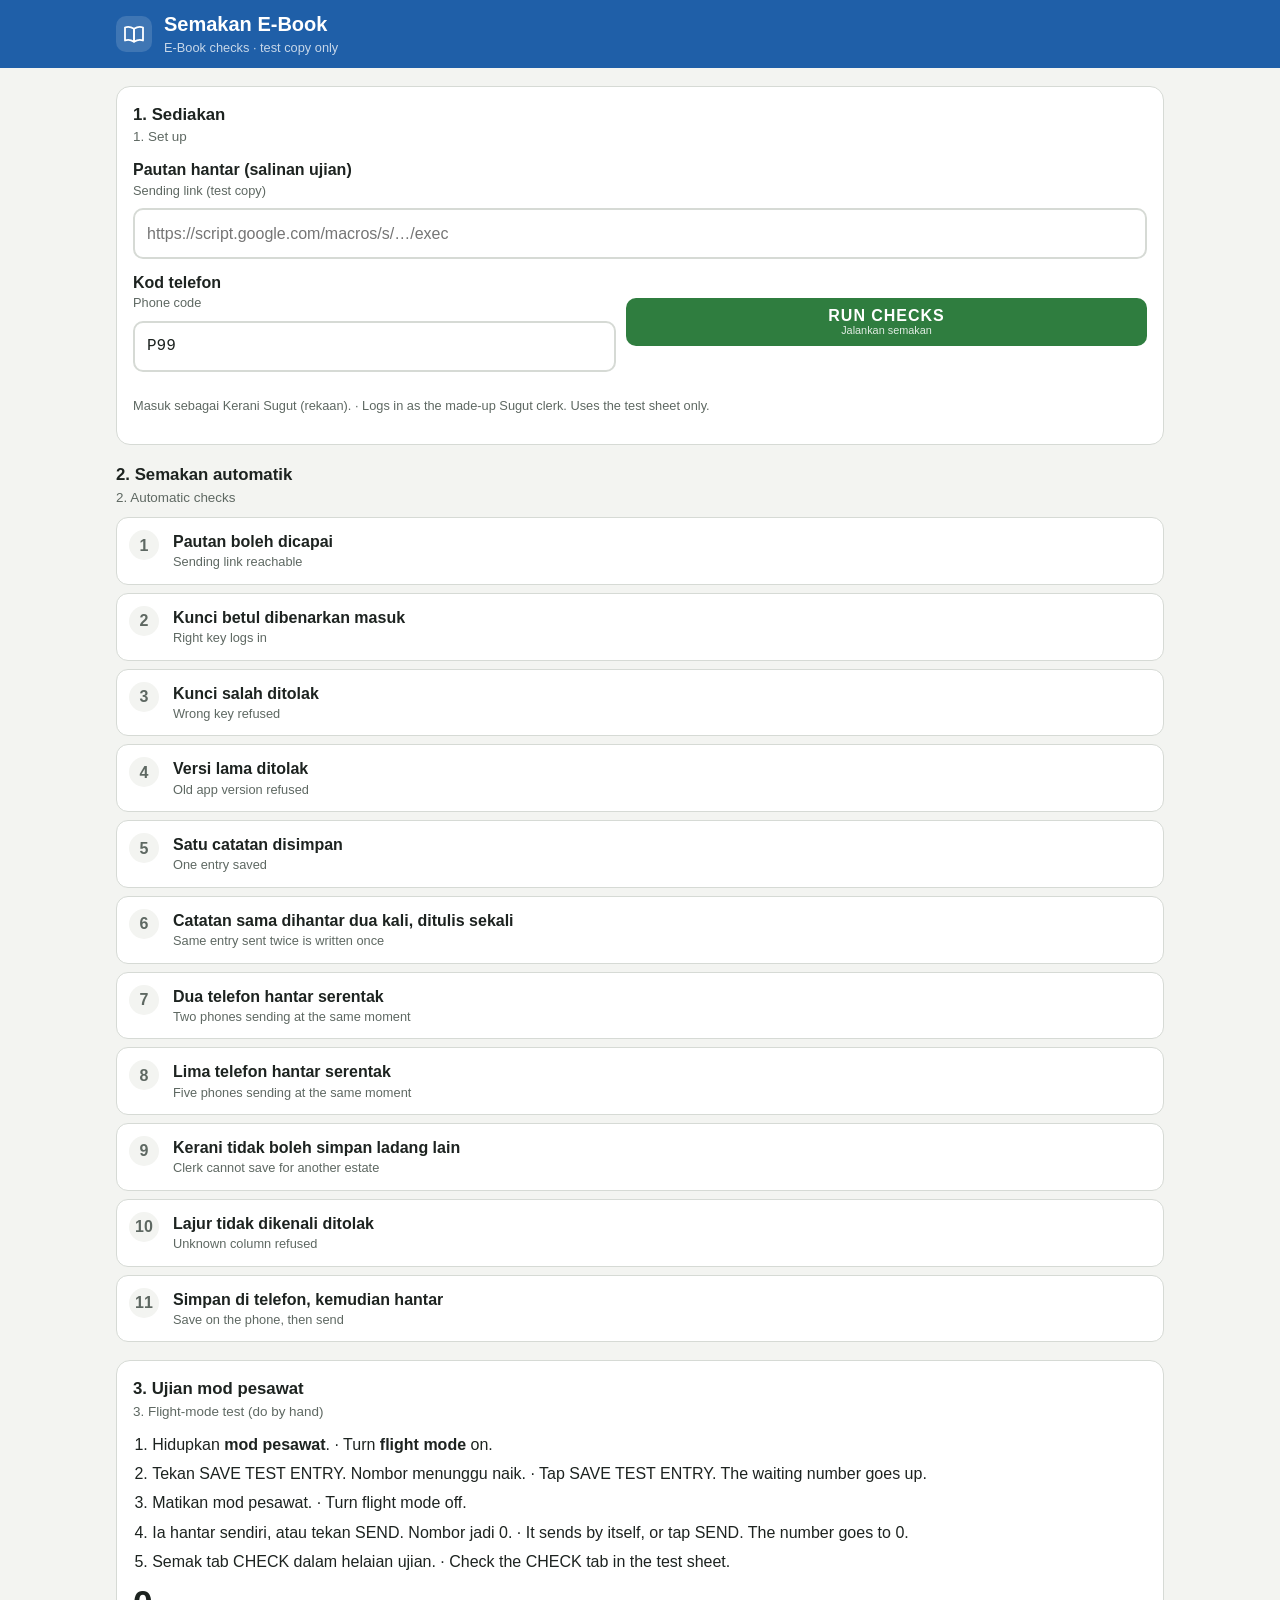
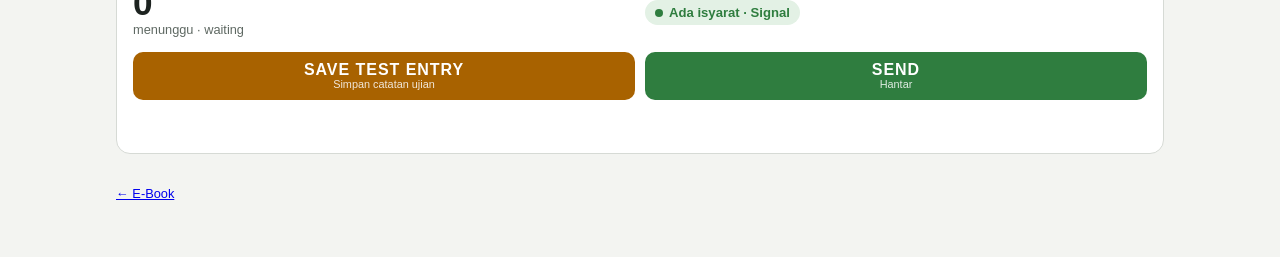
==== checks/core.html @ 09776a15 "Add files via upload" ====
<!doctype html>
<html lang="ms">
<head>
<meta charset="utf-8">
<meta name="viewport" content="width=device-width, initial-scale=1, viewport-fit=cover">
<title>E-Book Checks</title>
<meta name="claude:viewport-fit-sides" content="cover">
<link rel="stylesheet" href="../core/look.css">
<style>
  /* Check page only: the result list. Colours come from look.css tokens. */
  .checks { display: grid; gap: 8px; padding: 0; margin: 0; list-style: none; }
  .check { display: grid; grid-template-columns: 34px minmax(0, 1fr); gap: 10px; align-items: start;
    background: var(--surface); border: 1px solid var(--line); border-radius: 12px; padding: 12px; }
  .check .icon { width: 30px; height: 30px; border-radius: 50%; display: grid; place-items: center; font-weight: 800; background: var(--paper); color: var(--muted); }
  .check.pass .icon { background: var(--ok-soft); color: var(--ok); }
  .check.fail .icon { background: var(--bad-soft); color: var(--bad); }
  .check.run .icon { background: var(--wait-soft); color: var(--wait); }
  .check .detail { font-size: .8rem; color: var(--muted); font-family: var(--mono); word-break: break-word; margin-top: 2px; }
  .check.fail .detail { color: var(--bad); }
  .panel { background: var(--surface); border: 1px solid var(--line); border-radius: 14px; padding: 16px; display: grid; gap: 12px; }
  .row { display: flex; gap: 10px; flex-wrap: wrap; align-items: center; }
  .row > * { flex: 1; min-width: 140px; }
  .steps { margin: 0; padding-left: 1.2em; display: grid; gap: 6px; }
  .big-count { font-size: 2.2rem; font-weight: 800; font-variant-numeric: tabular-nums; line-height: 1; }
  .summary { font-weight: 700; }
  h2 { margin: 0; font-size: 1.05rem; }
  main { display: grid; gap: 18px; padding-block: 18px 40px; }
</style>
</head>
<body>
<header class="top hq">
  <div class="wrap top-in">
    <div class="brand">
      <div class="brand-mark" aria-hidden="true"><svg viewBox="0 0 24 24" width="24" height="24" fill="none" stroke="currentColor" stroke-width="1.8" stroke-linejoin="round"><path d="M3 5.5c2.6-1.1 5.6-.9 9 1.2v13c-3.4-2.1-6.4-2.3-9-1.2z"/><path d="M21 5.5c-2.6-1.1-5.6-.9-9 1.2v13c3.4-2.1 6.4-2.3 9-1.2z"/></svg></div>
      <div><span class="bm">Semakan E-Book</span><span class="en">E-Book checks · test copy only</span></div>
    </div>
  </div>
</header>

<main class="wrap">
  <section class="panel" aria-labelledby="setup-h">
    <h2 id="setup-h"><span class="bm">1. Sediakan</span><span class="en">1. Set up</span></h2>
    <div class="field">
      <label for="link"><span class="bm">Pautan hantar (salinan ujian)</span><span class="en">Sending link (test copy)</span></label>
      <input id="link" class="text-input" type="url" autocomplete="off" placeholder="https://script.google.com/macros/s/…/exec">
    </div>
    <div class="row">
      <div class="field">
        <label for="phone"><span class="bm">Kod telefon</span><span class="en">Phone code</span></label>
        <input id="phone" class="text-input mono" maxlength="4" autocomplete="off" placeholder="P99">
      </div>
      <button id="run" class="btn btn-ok" type="button">RUN CHECKS<small>Jalankan semakan</small></button>
    </div>
    <p class="en">Masuk sebagai Kerani Sugut (rekaan). · Logs in as the made-up Sugut clerk. Uses the test sheet only.</p>
  </section>

  <section aria-labelledby="auto-h" style="display:grid;gap:10px">
    <div class="row" style="justify-content:space-between">
      <h2 id="auto-h"><span class="bm">2. Semakan automatik</span><span class="en">2. Automatic checks</span></h2>
      <span id="summary" class="summary"></span>
    </div>
    <ol id="checks" class="checks"></ol>
  </section>

  <section class="panel" aria-labelledby="flight-h">
    <h2 id="flight-h"><span class="bm">3. Ujian mod pesawat</span><span class="en">3. Flight-mode test (do by hand)</span></h2>
    <ol class="steps">
      <li>Hidupkan <b>mod pesawat</b>. · Turn <b>flight mode</b> on.</li>
      <li>Tekan SAVE TEST ENTRY. Nombor menunggu naik. · Tap SAVE TEST ENTRY. The waiting number goes up.</li>
      <li>Matikan mod pesawat. · Turn flight mode off.</li>
      <li>Ia hantar sendiri, atau tekan SEND. Nombor jadi 0. · It sends by itself, or tap SEND. The number goes to 0.</li>
      <li>Semak tab CHECK dalam helaian ujian. · Check the CHECK tab in the test sheet.</li>
    </ol>
    <div class="row">
      <div><span class="big-count" id="waiting">0</span><span class="en">menunggu · waiting</span></div>
      <div><span class="pill" id="signal"></span></div>
    </div>
    <div class="row">
      <button id="save-test" class="btn btn-wait" type="button">SAVE TEST ENTRY<small>Simpan catatan ujian</small></button>
      <button id="send" class="btn btn-ok" type="button">SEND<small>Hantar</small></button>
    </div>
    <p id="flight-msg" class="en" aria-live="polite"></p>
  </section>

  <p class="en"><a href="../index.html">← E-Book</a></p>
</main>

<div id="toast" class="toast" role="status" hidden></div>

<script src="../core/version.js"></script>
<script src="../core/config.js"></script>
<script src="../lists/estates.js"></script>
<script src="../lists/test-users.js"></script>
<script src="../core/rooms.js"></script>
<script src="../core/sync.js"></script>
<script src="../core/login.js"></script>
<script>
(function () {
  var $ = function (id) { return document.getElementById(id); };
  var TEST_KEY = '333333';       // made-up Sugut clerk, also on the test sheet
  var TAB = 'CHECK';

  $('link').value = EA.sendLink();
  $('phone').value = EA.phone() || 'P99';

  function uid(phone) {
    return 'CHK-SSGT-' + phone + '-' + String(Date.now() % 1000000).padStart(6, '0') + String(Math.floor(Math.random() * 90 + 10));
  }
  function row(phone, extra) {
    var now = new Date(), p = function (n) { return String(n).padStart(2, '0'); };
    var d = now.getFullYear() + '-' + p(now.getMonth() + 1) + '-' + p(now.getDate());
    return Object.assign({ id: uid(phone), date: d, company: 'SPLT', estate: 'SSGT', keyed_by: 'x',
      keyed_at: d + ' ' + p(now.getHours()) + ':' + p(now.getMinutes()), phone: phone, status: 'active', replaces: '', note: 'check page' }, extra || {});
  }
  async function post(body) {
    var res = await fetch(EA.sendLink(), { method: 'POST', credentials: 'omit',
      headers: { 'Content-Type': 'text/plain;charset=utf-8' }, body: JSON.stringify(body) });
    return res.json();
  }

  // Each check: Malay, English, and a test that returns {ok, detail}.
  var CHECKS = [
    ['Pautan boleh dicapai', 'Sending link reachable', async function () {
      var r = await fetch(EA.sendLink(), { credentials: 'omit' }).then(function (x) { return x.json(); });
      return { ok: r && r.ok && r.app === 'E-Book', detail: JSON.stringify(r) };
    }],
    ['Kunci betul dibenarkan masuk', 'Right key logs in', async function () {
      var r = await EA.login(TEST_KEY);
      return { ok: r.ok && r.user && r.user.role === 'Clerk', detail: r.ok ? r.user.name + ' · ' + r.user.estates.join(',') : r.why };
    }],
    ['Kunci salah ditolak', 'Wrong key refused', async function () {
      var r = await post({ action: 'login', key: '000000', version: EA.VERSION });
      return { ok: r.ok === false && r.error === 'wrong_key', detail: JSON.stringify(r) };
    }],
    ['Versi lama ditolak', 'Old app version refused', async function () {
      var r = await post({ action: 'login', key: TEST_KEY, version: 0 });
      return { ok: r.ok === false && r.error === 'old_version', detail: JSON.stringify(r) };
    }],
    ['Satu catatan disimpan', 'One entry saved', async function () {
      var r = await post({ action: 'save', key: TEST_KEY, version: EA.VERSION, tab: TAB, row: row(EA.phone()) });
      return { ok: r.ok === true && !r.already, detail: JSON.stringify(r) };
    }],
    ['Catatan sama dihantar dua kali, ditulis sekali', 'Same entry sent twice is written once', async function () {
      var x = row(EA.phone());
      var a = await post({ action: 'save', key: TEST_KEY, version: EA.VERSION, tab: TAB, row: x });
      var b = await post({ action: 'save', key: TEST_KEY, version: EA.VERSION, tab: TAB, row: x });
      return { ok: a.ok && !a.already && b.ok && b.already === true, detail: 'first: ' + JSON.stringify(a) + ' · again: ' + JSON.stringify(b) };
    }],
    ['Dua telefon hantar serentak', 'Two phones sending at the same moment', async function () {
      var r = await Promise.all(['P98', 'P97'].map(function (ph) {
        return post({ action: 'save', key: TEST_KEY, version: EA.VERSION, tab: TAB, row: row(ph, { note: 'two phones' }) });
      }));
      return { ok: r.every(function (x) { return x.ok && !x.already; }), detail: JSON.stringify(r) };
    }],
    ['Lima telefon hantar serentak', 'Five phones sending at the same moment', async function () {
      var r = await Promise.all(['P91', 'P92', 'P93', 'P94', 'P95'].map(function (ph) {
        return post({ action: 'save', key: TEST_KEY, version: EA.VERSION, tab: TAB, row: row(ph, { note: 'five phones' }) });
      }));
      var good = r.filter(function (x) { return x.ok && !x.already; }).length;
      return { ok: good === 5, detail: good + ' of 5 arrived' };
    }],
    ['Kerani tidak boleh simpan ladang lain', 'Clerk cannot save for another estate', async function () {
      var r = await post({ action: 'save', key: TEST_KEY, version: EA.VERSION, tab: TAB,
        row: row(EA.phone(), { estate: 'KWNN', company: 'PJSB' }) });
      return { ok: r.ok === false && r.error === 'not_your_estate', detail: JSON.stringify(r) };
    }],
    ['Lajur tidak dikenali ditolak', 'Unknown column refused', async function () {
      var r = await post({ action: 'save', key: TEST_KEY, version: EA.VERSION, tab: TAB, row: row(EA.phone(), { made_up_col: 1 }) });
      return { ok: r.ok === false && /unknown_col/.test(r.error), detail: JSON.stringify(r) };
    }],
    ['Simpan di telefon, kemudian hantar', 'Save on the phone, then send', async function () {
      var before = EA.waiting();
      EA.save(TAB, 'CHK', 'SSGT', { note: 'saved on phone, then sent' });
      var mid = EA.waiting();
      var s = await EA.send();
      return { ok: mid === before + 1 && !s.error && EA.waiting() === 0, detail: 'waiting ' + before + ' → ' + mid + ' → ' + EA.waiting() + (s.error ? ' · ' + s.error : '') };
    }]
  ];

  function draw(states) {
    $('checks').innerHTML = CHECKS.map(function (c, i) {
      var s = states[i] || { state: '' };
      var icon = s.state === 'pass' ? '✓' : s.state === 'fail' ? '✕' : s.state === 'run' ? '…' : (i + 1);
      return '<li class="check ' + s.state + '"><span class="icon" aria-hidden="true">' + icon + '</span><div>' +
        '<span class="bm">' + c[0] + '</span><span class="en">' + c[1] + '</span>' +
        (s.detail ? '<div class="detail">' + String(s.detail).replace(/</g, '&lt;') + '</div>' : '') + '</div></li>';
    }).join('');
  }
  draw([]);

  $('run').onclick = async function () {
    var link = $('link').value.trim(), phone = $('phone').value.trim().toUpperCase();
    if (!/^https:\/\/script\.google\.com\//.test(link)) { $('link').focus(); toast('Tampal pautan hantar dahulu · Paste the sending link first', true); return; }
    if (!/^P\d{2,3}$/.test(phone)) { $('phone').focus(); toast('Kod telefon, cth P99 · Phone code, e.g. P99', true); return; }
    EA.setSendLink(link); EA.setPhone(phone);
    this.disabled = true;
    var states = [], pass = 0;
    for (var i = 0; i < CHECKS.length; i++) {
      states[i] = { state: 'run' }; draw(states);
      try {
        var r = await CHECKS[i][2]();
        states[i] = { state: r.ok ? 'pass' : 'fail', detail: r.detail };
        if (r.ok) pass++;
      } catch (e) { states[i] = { state: 'fail', detail: 'error: ' + e.message }; }
      draw(states);
      if (i === 1 && states[1].state !== 'pass') break;   // no point going on without a login
    }
    $('summary').textContent = pass + ' / ' + CHECKS.length + ' lulus · passed';
    $('summary').style.color = pass === CHECKS.length ? 'var(--ok)' : 'var(--bad)';
    this.disabled = false;
    showWaiting();
  };

  // Flight-mode test by hand
  function showWaiting() {
    $('waiting').textContent = EA.waiting();
    var on = navigator.onLine;
    $('signal').className = 'pill ' + (on ? 'ok' : 'wait');
    $('signal').textContent = on ? 'Ada isyarat · Signal' : 'Tiada isyarat · No signal';
  }
  $('save-test').onclick = function () {
    if (!EA.currentUser()) { toast('Jalankan semakan dahulu · Run the checks first', true); return; }
    var r = EA.save(TAB, 'CHK', 'SSGT', { note: 'flight-mode test' });
    $('flight-msg').textContent = 'Disimpan di telefon · Saved on the phone: ' + r.id;
    toast('Disimpan · Saved');
  };
  $('send').onclick = async function () {
    var r = await EA.send();
    $('flight-msg').textContent = r.error ? 'Belum dihantar · Not sent yet: ' + r.error : (r.sent || 0) + ' dihantar · sent';
  };
  document.addEventListener('ea:sync', showWaiting);
  window.addEventListener('online', showWaiting);
  window.addEventListener('offline', showWaiting);
  showWaiting();

  var tt;
  function toast(t, bad) {
    var el = $('toast'); el.textContent = t; el.className = 'toast' + (bad ? ' bad' : ''); el.hidden = false;
    clearTimeout(tt); tt = setTimeout(function () { el.hidden = true; }, 3000);
  }
})();
</script>
</body>
</html>
---- core/look.css ----
/* Foundation: the look of every room.
   Layout: phone first, one column; laptop adds a side panel for Owner and HQ.
   Colours carry meaning everywhere: green saved/done, amber waiting/due soon,
   red overdue/problem, blue owner and HQ screens. No other colours.
   System fonts only, so the app looks right with no signal. */
:root {
  --paper: #f3f4f1;
  --surface: #ffffff;
  --ink: #1d2320;
  --muted: #5e6862;
  --line: #d6dad5;
  --slate: #2b3330;      /* header for estate users */
  --slate-ink: #f2f4f2;
  --ok: #2f7d3f;   --ok-soft: #e3f1e5;
  --wait: #a86200; --wait-soft: #fbefd9;
  --bad: #b3261e;  --bad-soft: #fbe3e1;
  --hq: #1f5fa8;   --hq-soft: #e2ecf8;
  --focus: #1f5fa8;
  --font: "Segoe UI", Roboto, "Helvetica Neue", Arial, system-ui, sans-serif;
  --mono: ui-monospace, "SF Mono", Menlo, Consolas, monospace;
  --r: 10px;
}
@media (prefers-color-scheme: dark) {
  :root:not([data-theme="light"]) {
    --paper: #141816; --surface: #1c211f; --ink: #e8ece9; --muted: #9aa5a0; --line: #303834;
    --slate: #0e1110; --slate-ink: #e8ece9;
    --ok: #6cc07d; --ok-soft: #1c3322; --wait: #e6a640; --wait-soft: #3a2c12;
    --bad: #f0857c; --bad-soft: #3d1c19; --hq: #7fb0ec; --hq-soft: #17283d; --focus: #7fb0ec;
    color-scheme: dark;
  }
}
:root[data-theme="dark"] {
  --paper: #141816; --surface: #1c211f; --ink: #e8ece9; --muted: #9aa5a0; --line: #303834;
  --slate: #0e1110; --slate-ink: #e8ece9;
  --ok: #6cc07d; --ok-soft: #1c3322; --wait: #e6a640; --wait-soft: #3a2c12;
  --bad: #f0857c; --bad-soft: #3d1c19; --hq: #7fb0ec; --hq-soft: #17283d; --focus: #7fb0ec;
  color-scheme: dark;
}

* { box-sizing: border-box; }
html, body { margin: 0; }
body { background: var(--paper); color: var(--ink); font: 16px/1.45 var(--font); }
button, input { font: inherit; color: inherit; }
:focus-visible { outline: 3px solid var(--focus); outline-offset: 2px; }
.wrap { max-width: 1080px; margin: 0 auto; padding-left: max(16px, env(safe-area-inset-left, 0px)); padding-right: max(16px, env(safe-area-inset-right, 0px)); }

/* Two-language labels: Bahasa Malaysia, English underneath */
.bm { display: block; font-weight: 600; }
.en { display: block; font-size: .8em; color: var(--muted); font-weight: 400; }
.inline .bm, .inline .en { display: inline; }

/* Buttons: words in capitals, BM underneath, thumb-sized */
.btn { display: inline-flex; flex-direction: column; align-items: center; justify-content: center; gap: 0;
  min-height: 48px; padding: 6px 18px; border-radius: var(--r); border: 1px solid transparent; cursor: pointer;
  font-weight: 700; letter-spacing: .06em; text-transform: uppercase; line-height: 1.1; }
.btn small { font-size: .68em; font-weight: 500; letter-spacing: 0; text-transform: none; opacity: .85; }
.btn-main { background: var(--ink); color: var(--paper); width: 100%; min-height: 56px; font-size: 1.05rem; }
.btn-ok { background: var(--ok); color: #fff; }
.btn-wait { background: var(--wait); color: #fff; }
.btn-ghost { background: transparent; border-color: currentColor; color: inherit; min-height: 42px; padding: 4px 12px; font-size: .85rem; }
.btn:disabled { opacity: .5; cursor: default; }
.link-btn { background: none; border: 0; padding: 8px 0; cursor: pointer; color: var(--muted); text-decoration: underline; text-underline-offset: 3px; }

/* Status pills */
.pill { display: inline-flex; align-items: center; gap: 6px; padding: 3px 10px; border-radius: 999px; font-size: .82rem; font-weight: 600; white-space: nowrap; }
.pill::before { content: ""; width: 8px; height: 8px; border-radius: 50%; background: currentColor; }
.pill.ok { background: var(--ok-soft); color: var(--ok); }
.pill.wait { background: var(--wait-soft); color: var(--wait); }
.pill.bad { background: var(--bad-soft); color: var(--bad); }
.pill.hq { background: var(--hq-soft); color: var(--hq); }
.pill.plain { background: transparent; color: var(--muted); border: 1px solid var(--line); }
.pill.plain::before { display: none; }
.test-badge { display: inline-block; border: 1.5px dashed currentColor; border-radius: 6px; padding: 1px 8px; font-size: .72rem; font-weight: 700; letter-spacing: .08em; }

/* Login */
.login { min-height: 100vh; display: grid; place-items: center; padding-block: 32px; }
.login-card { width: 100%; max-width: 380px; display: grid; gap: 22px; }
.brand { display: flex; align-items: center; gap: 12px; }
.brand-mark { width: 44px; height: 44px; border-radius: 10px; background: var(--ink); color: var(--paper);
  display: grid; place-items: center; font-weight: 800; letter-spacing: .02em; flex: none; }
.brand .bm { font-size: 1.25rem; }
.field { display: grid; gap: 8px; }
.key-input { width: 100%; font-family: var(--mono); font-size: 2rem; letter-spacing: .5em; text-align: center;
  padding: 12px 0 12px .5em; border: 2px solid var(--line); border-radius: var(--r); background: var(--surface); }
.key-input:focus { border-color: var(--focus); outline: none; }
.text-input { width: 100%; padding: 12px; border: 2px solid var(--line); border-radius: var(--r); background: var(--surface); }
.text-input:focus { border-color: var(--focus); outline: none; }
.msg { margin: 0; padding: 10px 12px; border-radius: var(--r); background: var(--bad-soft); color: var(--bad); font-weight: 600; }
.msg .en { color: inherit; opacity: .85; }
.test-keys { border: 1.5px dashed var(--line); border-radius: var(--r); padding: 12px 14px; font-size: .88rem; color: var(--muted); }
.test-keys table { width: 100%; border-collapse: collapse; margin-top: 8px; }
.test-keys td { padding: 3px 0; }
.test-keys td:first-child { font-family: var(--mono); color: var(--ink); width: 5.5em; }
.test-keys button { background: none; border: 0; padding: 0; cursor: pointer; font-family: var(--mono); color: var(--hq); text-decoration: underline; }

/* Header */
.top { background: var(--slate); color: var(--slate-ink); }
.top.hq { background: var(--hq); color: #fff; }
.top-in { display: flex; align-items: center; gap: 12px; padding-block: 10px; flex-wrap: wrap; }
.top .brand-mark { background: rgba(255,255,255,.14); color: inherit; width: 36px; height: 36px; font-size: .85rem; }
.top .en { color: inherit; opacity: .75; }
.who { margin-left: auto; text-align: right; min-width: 0; }
.who .bm { overflow: hidden; text-overflow: ellipsis; white-space: nowrap; }
.estates { display: flex; gap: 6px; overflow-x: auto; padding-block: 0 10px; scrollbar-width: none; }
.chip { flex: none; border: 1px solid rgba(255,255,255,.35); background: transparent; color: inherit; border-radius: 999px;
  padding: 6px 12px; min-height: 36px; cursor: pointer; font-weight: 600; font-size: .85rem; letter-spacing: .03em; }
.chip[aria-pressed="true"] { background: rgba(255,255,255,.95); color: var(--slate); border-color: transparent; }
.top.hq .chip[aria-pressed="true"] { color: var(--hq); }

/* Sync bar: on every screen */
.sync { position: sticky; top: env(safe-area-inset-top, 0px); z-index: 5; background: var(--surface); border-bottom: 1px solid var(--line); }
.sync-in { display: flex; align-items: center; gap: 10px; padding-block: 8px; flex-wrap: wrap; }
.sync-info { display: flex; gap: 8px 14px; align-items: center; flex-wrap: wrap; flex: 1; min-width: 0; font-size: .88rem; }
.sync-info .muted { color: var(--muted); }
.sync .btn { min-height: 44px; }
body::before { content: ""; position: fixed; inset: 0 0 auto; height: env(safe-area-inset-top, 0px); z-index: 10; background: var(--surface); }

.notice { border-bottom: 1px solid var(--line); }
.notice-in { display: flex; gap: 12px; align-items: center; padding-block: 10px; flex-wrap: wrap; }
.notice-in > div { flex: 1; min-width: 0; }
.notice.bad { background: var(--bad-soft); color: var(--bad); }
.notice.wait { background: var(--wait-soft); color: var(--wait); }
.notice .en { color: inherit; opacity: .85; }

/* Home */
.main { padding-block: 22px 40px; }
.greet { display: flex; justify-content: space-between; align-items: flex-end; gap: 12px; flex-wrap: wrap; margin-bottom: 18px; }
.greet h1 { margin: 0; font-size: 1.6rem; line-height: 1.15; text-wrap: balance; }
.greet .date { text-align: right; font-variant-numeric: tabular-nums; }
.layout { display: grid; gap: 24px; }
@media (min-width: 900px) { .layout.with-plan { grid-template-columns: minmax(0, 1fr) 320px; align-items: start; } }
.sec-h { margin: 0 0 10px; font-size: .78rem; letter-spacing: .12em; text-transform: uppercase; }
.sec-h .en { font-size: 1em; letter-spacing: .12em; }

.tiles { display: grid; grid-template-columns: repeat(auto-fill, minmax(160px, 1fr)); gap: 12px; }
@media (max-width: 420px) { .tiles { grid-template-columns: 1fr 1fr; gap: 10px; } }
.tile { display: grid; grid-template-rows: auto 1fr auto; gap: 10px; text-align: left; padding: 14px; min-height: 150px;
  background: var(--surface); border: 1px solid var(--line); border-radius: 14px; cursor: pointer; }
.tile:hover { border-color: var(--muted); }
.tile .mark { width: 40px; height: 40px; border-radius: 9px; display: grid; place-items: center; font-weight: 800; font-size: .85rem;
  letter-spacing: .04em; background: var(--paper); border: 1px solid var(--line); }
.tile.live .mark { background: var(--ok-soft); color: var(--ok); border-color: transparent; }
.tile.next .mark { background: var(--wait-soft); color: var(--wait); border-color: transparent; }
.tile.later { background: transparent; border-style: dashed; }
.tile.later .bm, .tile.later .mark { color: var(--muted); }
.tile .name .bm { font-size: 1.02rem; line-height: 1.2; }
.tile .when { font-size: .78rem; color: var(--muted); line-height: 1.3; }
.tile.live .when { color: var(--ok); font-weight: 600; }
.tile.next .when { color: var(--wait); font-weight: 600; }
.empty { padding: 18px; border: 1px dashed var(--line); border-radius: 14px; color: var(--muted); }

.plan { background: var(--hq-soft); border-radius: 14px; padding: 16px; }
.plan .sec-h { color: var(--hq); }
.plan ol { list-style: none; margin: 0; padding: 0; display: grid; gap: 2px; }
.plan li { display: grid; grid-template-columns: 2.6em minmax(0, 1fr) auto; gap: 10px; align-items: baseline; padding: 9px 0; border-top: 1px solid color-mix(in srgb, var(--hq) 22%, transparent); }
.plan li:first-child { border-top: 0; }
.plan .m { font-family: var(--mono); font-size: .8rem; color: var(--hq); font-weight: 700; }
.plan .d { text-align: right; font-size: .8rem; font-variant-numeric: tabular-nums; white-space: nowrap; }
.plan .d b { display: block; font-size: .95rem; }
.plan .soon b { color: var(--wait); }
.plan .late b { color: var(--bad); }

/* Bottom sheet for messages */
.sheet-back { position: fixed; inset: 0; background: rgba(0,0,0,.45); z-index: 20; display: grid; align-items: end; justify-items: center; }
.sheet { width: 100%; max-width: 520px; background: var(--surface); border-radius: 18px 18px 0 0; display: grid; gap: 14px;
  padding: 20px max(18px, env(safe-area-inset-right, 0px)) calc(20px + env(safe-area-inset-bottom, 0px)) max(18px, env(safe-area-inset-left, 0px)); }
@media (min-width: 700px) { .sheet-back { align-items: center; } .sheet { border-radius: 18px; } }
.sheet h2 { margin: 0; font-size: 1.2rem; }
.sheet p { margin: 0; }
.sheet .actions { display: flex; gap: 10px; flex-wrap: wrap; }
.sheet .actions .btn { flex: 1; }

.toast { position: fixed; left: 50%; transform: translateX(-50%); bottom: calc(18px + env(safe-area-inset-bottom, 0px)); z-index: 30;
  background: var(--ok); color: #fff; padding: 10px 16px; border-radius: 999px; font-weight: 600; box-shadow: 0 4px 16px rgba(0,0,0,.2); max-width: calc(100% - 32px); }
.toast.bad { background: var(--bad); }
.toast.wait { background: var(--wait); }

.foot { padding-block: 18px 28px; color: var(--muted); font-size: .8rem; border-top: 1px solid var(--line); }
.foot-in { display: flex; gap: 8px 16px; flex-wrap: wrap; align-items: center; }
.mono { font-family: var(--mono); }

@media (prefers-reduced-motion: no-preference) { .tile { transition: border-color .15s; } }
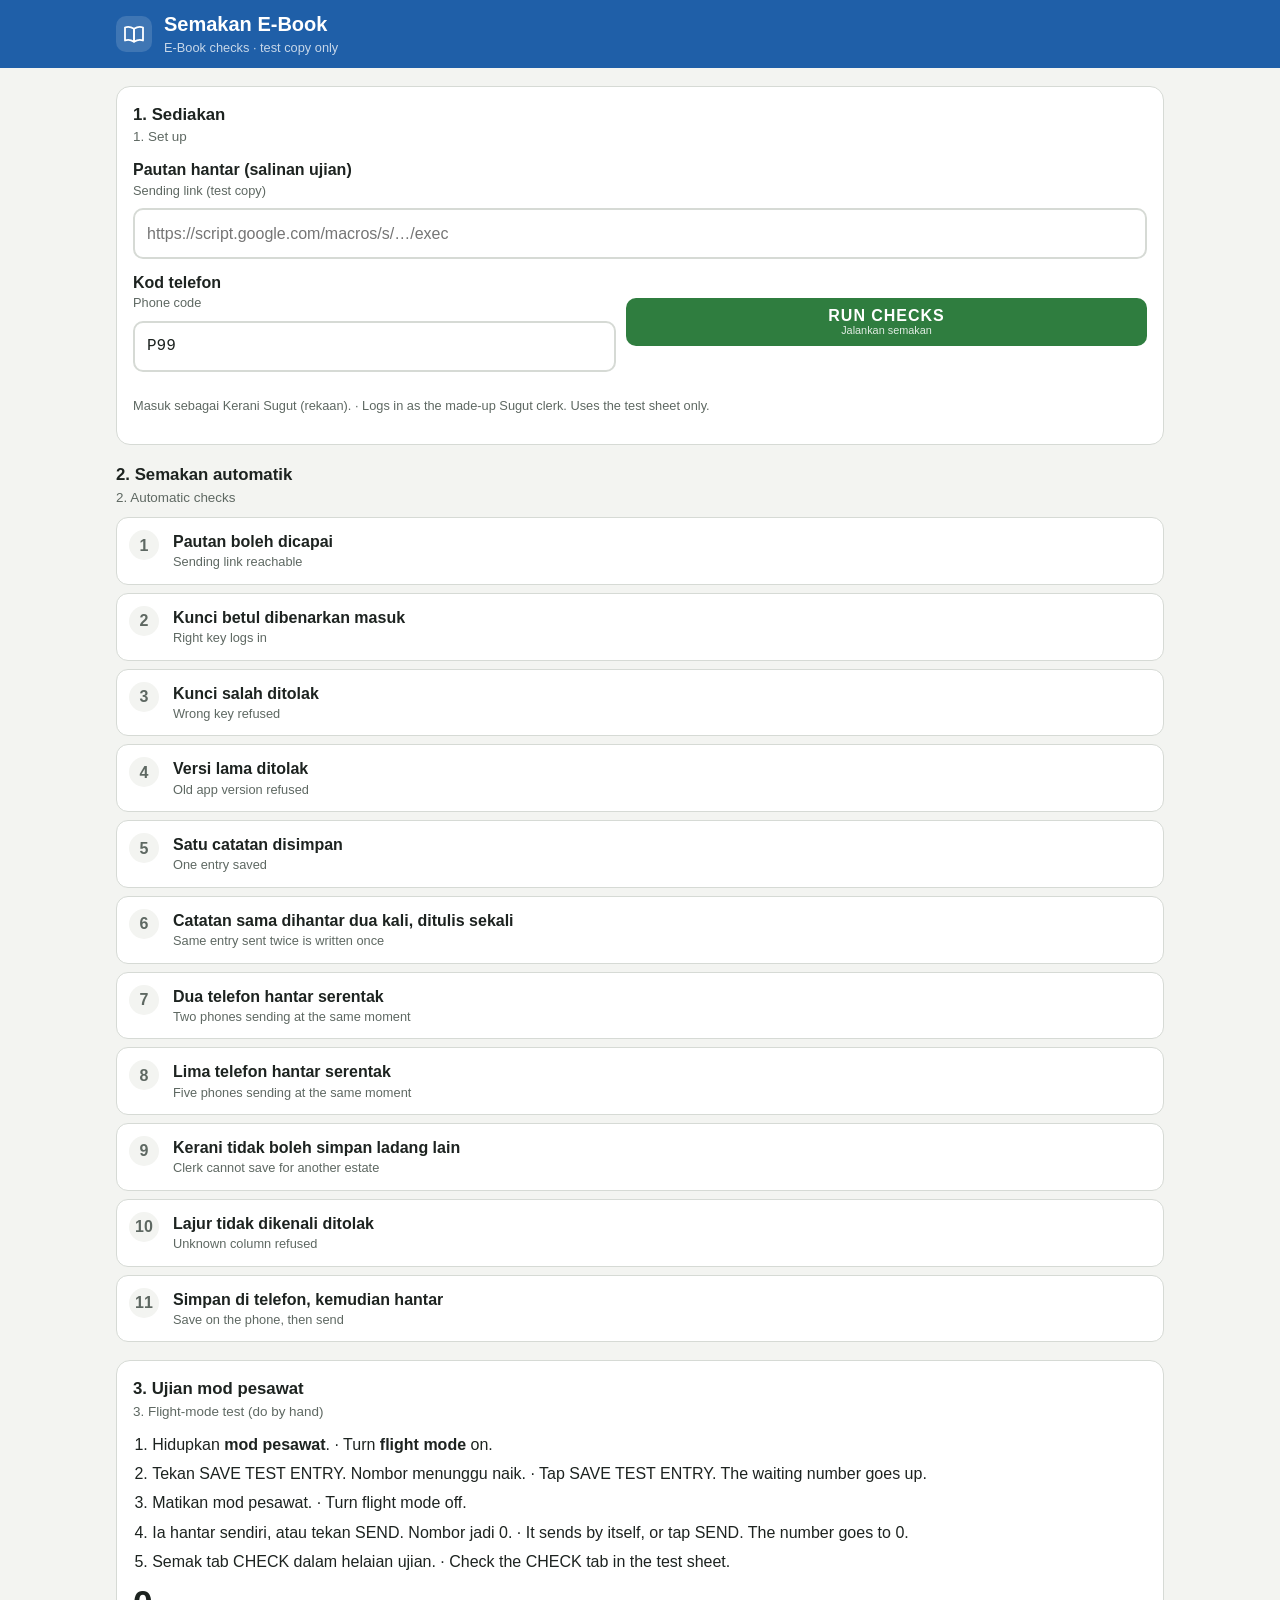
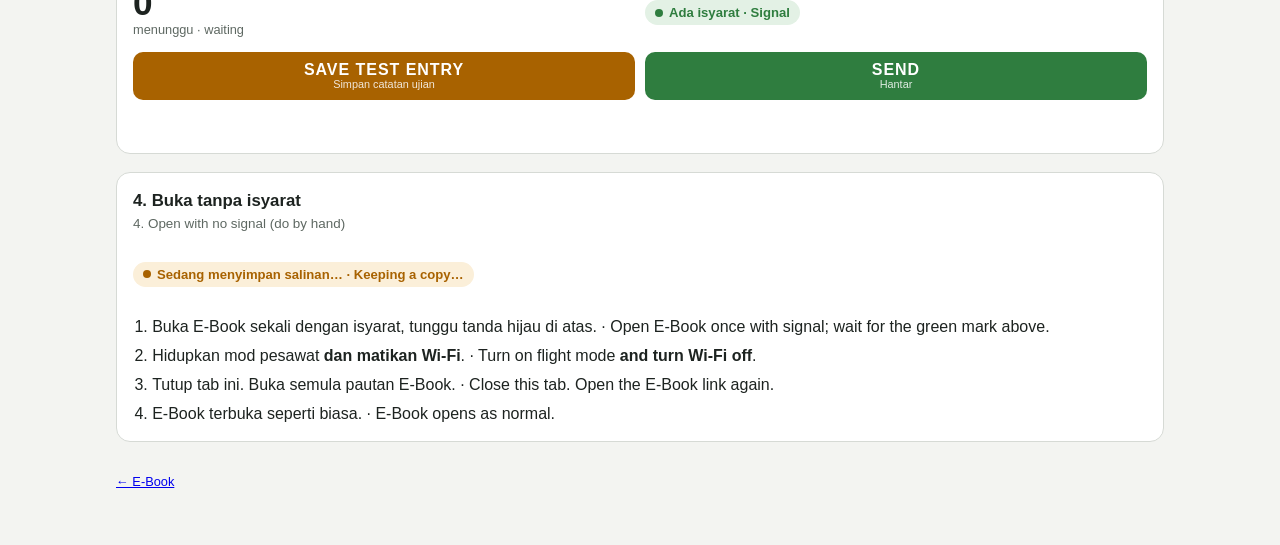
==== commit 939bb815: "Add files via upload" ====
--- a/checks/core.html
+++ b/checks/core.html
@@ -82,6 +82,17 @@
     <p id="flight-msg" class="en" aria-live="polite"></p>
   </section>
 
+  <section class="panel" aria-labelledby="open-h">
+    <h2 id="open-h"><span class="bm">4. Buka tanpa isyarat</span><span class="en">4. Open with no signal (do by hand)</span></h2>
+    <p><span class="pill" id="offline-pill"></span></p>
+    <ol class="steps">
+      <li>Buka E-Book sekali dengan isyarat, tunggu tanda hijau di atas. · Open E-Book once with signal; wait for the green mark above.</li>
+      <li>Hidupkan mod pesawat <b>dan matikan Wi-Fi</b>. · Turn on flight mode <b>and turn Wi-Fi off</b>.</li>
+      <li>Tutup tab ini. Buka semula pautan E-Book. · Close this tab. Open the E-Book link again.</li>
+      <li>E-Book terbuka seperti biasa. · E-Book opens as normal.</li>
+    </ol>
+  </section>
+
   <p class="en"><a href="../index.html">← E-Book</a></p>
 </main>
 
@@ -94,6 +105,7 @@
 <script src="../core/rooms.js"></script>
 <script src="../core/sync.js"></script>
 <script src="../core/login.js"></script>
+<script src="../core/update.js"></script>
 <script>
 (function () {
   var $ = function (id) { return document.getElementById(id); };
@@ -112,16 +124,21 @@
     return Object.assign({ id: uid(phone), date: d, company: 'SPLT', estate: 'SSGT', keyed_by: 'x',
       keyed_at: d + ' ' + p(now.getHours()) + ':' + p(now.getMinutes()), phone: phone, status: 'active', replaces: '', note: 'check page' }, extra || {});
   }
+  // Read the office's answer as text first, so a bad answer gives a clear message.
+  async function asJson(res) {
+    var t = await res.text();
+    try { return JSON.parse(t); } catch (e) { throw new Error('office did not answer properly: ' + t.slice(0, 80)); }
+  }
   async function post(body) {
     var res = await fetch(EA.sendLink(), { method: 'POST', credentials: 'omit',
       headers: { 'Content-Type': 'text/plain;charset=utf-8' }, body: JSON.stringify(body) });
-    return res.json();
+    return asJson(res);
   }
 
   // Each check: Malay, English, and a test that returns {ok, detail}.
   var CHECKS = [
     ['Pautan boleh dicapai', 'Sending link reachable', async function () {
-      var r = await fetch(EA.sendLink(), { credentials: 'omit' }).then(function (x) { return x.json(); });
+      var r = await fetch(EA.sendLink(), { credentials: 'omit' }).then(asJson);
       return { ok: r && r.ok && r.app === 'E-Book', detail: JSON.stringify(r) };
     }],
     ['Kunci betul dibenarkan masuk', 'Right key logs in', async function () {
@@ -189,8 +206,9 @@
   draw([]);
 
   $('run').onclick = async function () {
-    var link = $('link').value.trim(), phone = $('phone').value.trim().toUpperCase();
-    if (!/^https:\/\/script\.google\.com\//.test(link)) { $('link').focus(); toast('Tampal pautan hantar dahulu · Paste the sending link first', true); return; }
+    var link = EA.cleanLink($('link').value), phone = $('phone').value.trim().toUpperCase();
+    $('link').value = link;
+    if (!/^https:\/\/script\.google\.com\/macros\/s\/[A-Za-z0-9_-]+\/exec$/.test(link)) { $('link').focus(); toast('Pautan tidak lengkap. Mesti bermula https://script.google.com/macros/s/ dan berakhir /exec · Link not complete: must start https://script.google.com/macros/s/ and end /exec', true); return; }
     if (!/^P\d{2,3}$/.test(phone)) { $('phone').focus(); toast('Kod telefon, cth P99 · Phone code, e.g. P99', true); return; }
     EA.setSendLink(link); EA.setPhone(phone);
     this.disabled = true;
@@ -228,6 +246,14 @@
     var r = await EA.send();
     $('flight-msg').textContent = r.error ? 'Belum dihantar · Not sent yet: ' + r.error : (r.sent || 0) + ' dihantar · sent';
   };
+  function showOffline() {
+    var p = $('offline-pill');
+    p.className = 'pill ' + (EA.offlineReady ? 'ok' : 'wait');
+    p.textContent = EA.offlineReady ? 'Salinan disimpan di telefon · Kept on this phone' : 'Sedang menyimpan salinan… · Keeping a copy…';
+  }
+  document.addEventListener('ea:offline-ready', showOffline);
+  showOffline();
+  EA.startOffline('../sw.js');
   document.addEventListener('ea:sync', showWaiting);
   window.addEventListener('online', showWaiting);
   window.addEventListener('offline', showWaiting);
